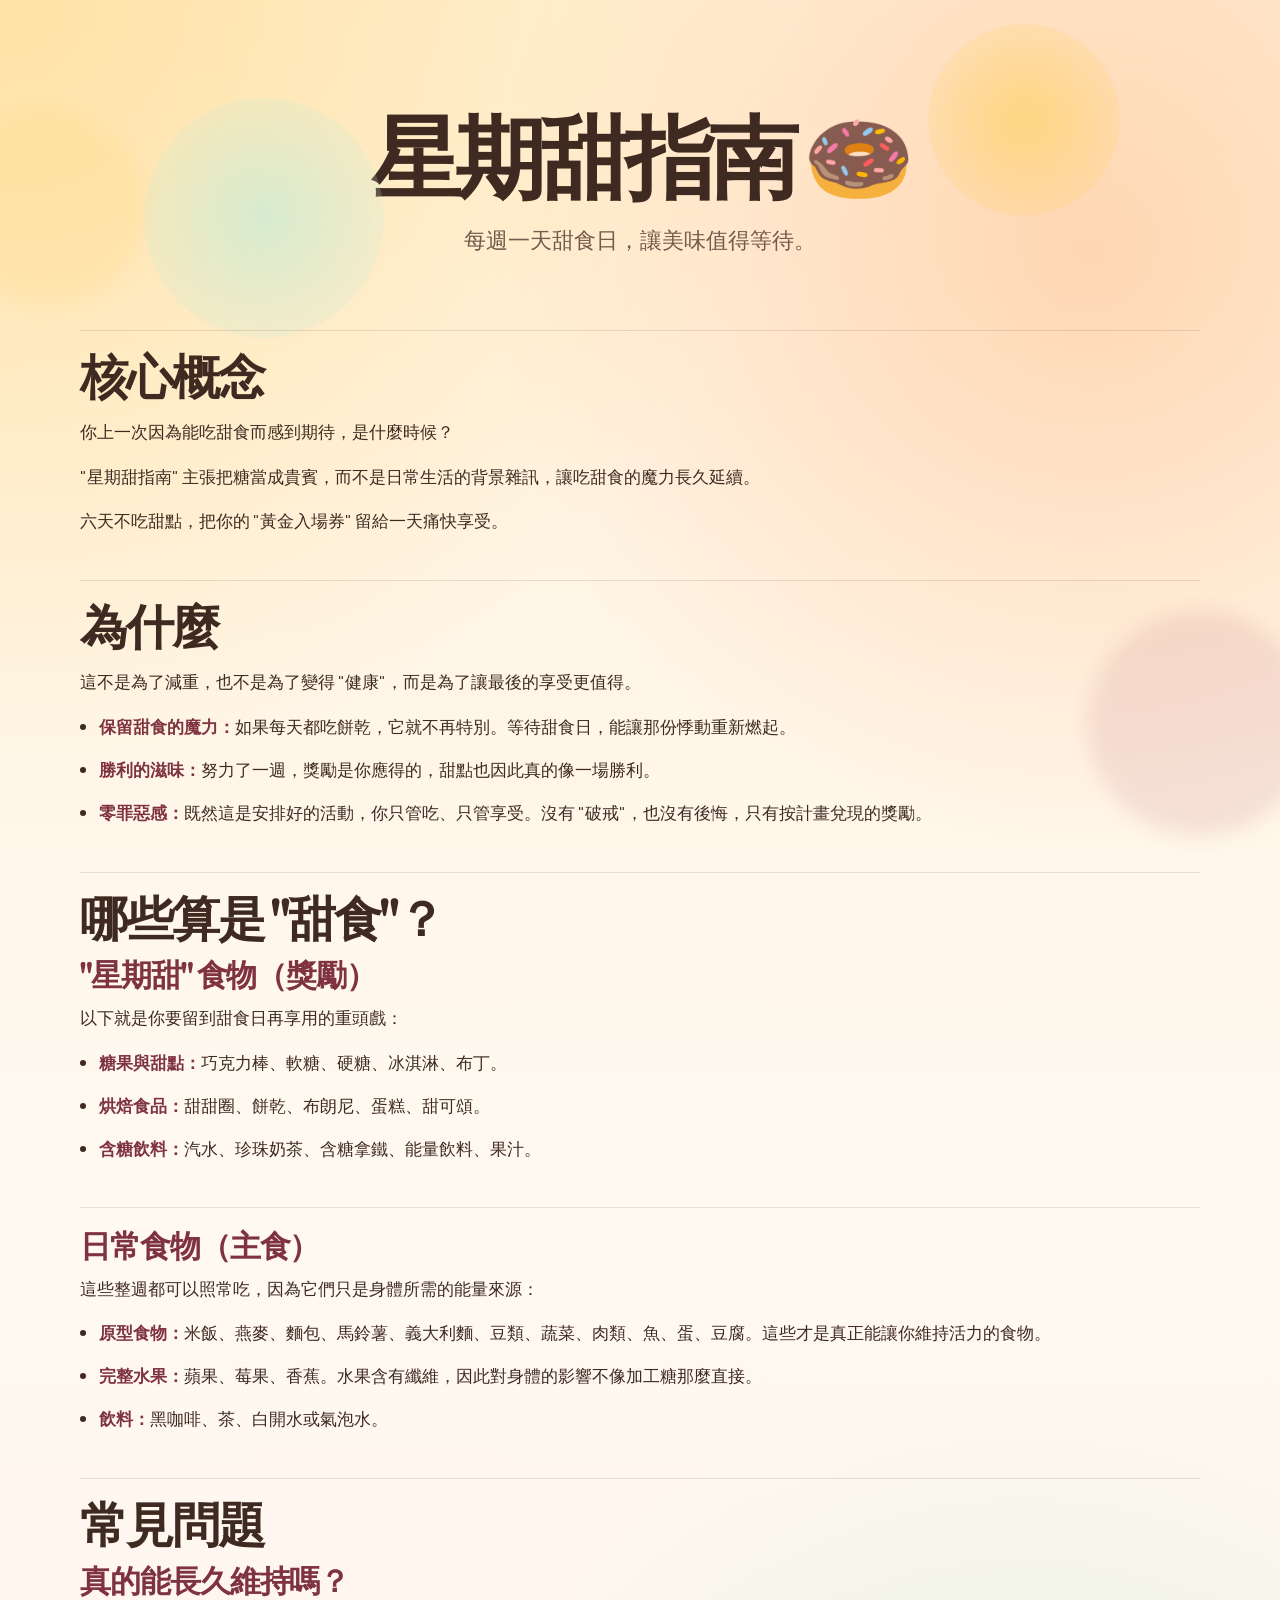
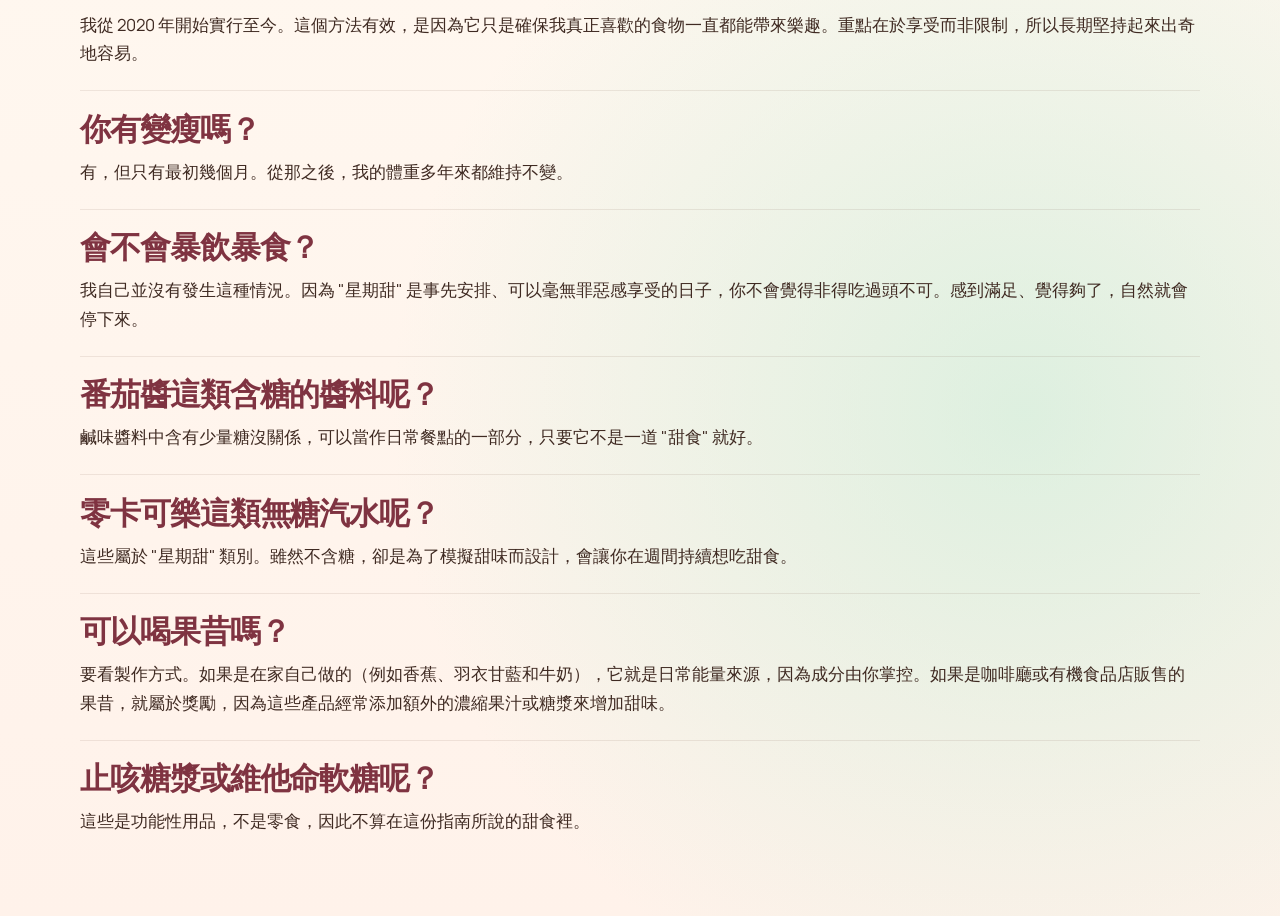
==== zh-TW/index.html @ 617bbe91 "Add translation for zh-TW" ====
<!DOCTYPE html>
<html lang="zh-TW">
  <head>
    <meta charset="UTF-8" />
    <meta name="viewport" content="width=device-width, initial-scale=1.0" />
    <title>星期甜指南</title>
    <meta
      name="description"
      content="每週一天甜食日，讓美味值得等待。"
    />
    <meta property="og:type" content="website" />
    <meta property="og:url" content="https://johnlin.tw/the-sweetday-rule/zh-TW/" />
    <meta property="og:title" content="星期甜指南" />
    <meta
      property="og:description"
      content="每週一天甜食日，讓美味值得等待。"
    />
    <meta property="og:site_name" content="星期甜指南" />
    <link rel="icon" type="image/png" href="../favicon.png" />
    <link rel="preconnect" href="https://fonts.googleapis.com" />
    <link rel="preconnect" href="https://fonts.gstatic.com" crossorigin />
    <link
      href="https://fonts.googleapis.com/css2?family=Fraunces:opsz,wght@9..144,400;9..144,600;9..144,700&amp;family=Manrope:wght@400;500;700;800&amp;display=swap"
      rel="stylesheet"
    />
    <link rel="stylesheet" href="../styles.css" />
  </head>
  <body>
    <div class="page-shell">
      <header class="hero">
        <h1>星期甜指南 🍩</h1>
        <p class="hero-tagline">每週一天甜食日，讓美味值得等待。</p>
      </header>

      <main class="content-grid">
        <section class="card story-card">
          <h2>核心概念</h2>
          <p>你上一次因為能吃甜食而感到期待，是什麼時候？</p>
          <p>
            "星期甜指南" 主張把糖當成貴賓，而不是日常生活的背景雜訊，讓吃甜食的魔力長久延續。
          </p>
          <p>
            六天不吃甜點，把你的 "黃金入場券" 留給一天痛快享受。
          </p>
        </section>

        <section class="card reasons-card">
          <h2>為什麼</h2>
          <p>這不是為了減重，也不是為了變得 "健康"，而是為了讓最後的享受更值得。</p>
          <ul>
            <li>
              <strong>保留甜食的魔力：</strong>如果每天都吃餅乾，它就不再特別。等待甜食日，能讓那份悸動重新燃起。
            </li>
            <li>
              <strong>勝利的滋味：</strong>努力了一週，獎勵是你應得的，甜點也因此真的像一場勝利。
            </li>
            <li>
              <strong>零罪惡感：</strong>既然這是安排好的活動，你只管吃、只管享受。沒有 "破戒"，也沒有後悔，只有按計畫兌現的獎勵。
            </li>
          </ul>
        </section>

        <section class="card category-card reward-card">
          <h2>哪些算是 "甜食"？</h2>
          <h3>"星期甜" 食物（獎勵）</h3>
          <p>以下就是你要留到甜食日再享用的重頭戲：</p>
          <ul>
            <li>
              <strong>糖果與甜點：</strong>巧克力棒、軟糖、硬糖、冰淇淋、布丁。
            </li>
            <li>
              <strong>烘焙食品：</strong>甜甜圈、餅乾、布朗尼、蛋糕、甜可頌。
            </li>
            <li>
              <strong>含糖飲料：</strong>汽水、珍珠奶茶、含糖拿鐵、能量飲料、果汁。
            </li>
          </ul>
        </section>

        <section class="card category-card staple-card">
          <h3>日常食物（主食）</h3>
          <p>
            這些整週都可以照常吃，因為它們只是身體所需的能量來源：
          </p>
          <ul>
            <li>
              <strong>原型食物：</strong>米飯、燕麥、麵包、馬鈴薯、義大利麵、豆類、蔬菜、肉類、魚、蛋、豆腐。這些才是真正能讓你維持活力的食物。
            </li>
            <li>
              <strong>完整水果：</strong>蘋果、莓果、香蕉。水果含有纖維，因此對身體的影響不像加工糖那麼直接。
            </li>
            <li>
              <strong>飲料：</strong>黑咖啡、茶、白開水或氣泡水。
            </li>
          </ul>
        </section>

        <section class="card faq-card">
          <h2>常見問題</h2>

          <article class="faq-item">
            <h3>真的能長久維持嗎？</h3>
            <p>
              我從 2020 年開始實行至今。這個方法有效，是因為它只是確保我真正喜歡的食物一直都能帶來樂趣。重點在於享受而非限制，所以長期堅持起來出奇地容易。
            </p>
          </article>

          <article class="faq-item">
            <h3>你有變瘦嗎？</h3>
            <p>
              有，但只有最初幾個月。從那之後，我的體重多年來都維持不變。
            </p>
          </article>

          <article class="faq-item">
            <h3>會不會暴飲暴食？</h3>
            <p>
              我自己並沒有發生這種情況。因為 "星期甜" 是事先安排、可以毫無罪惡感享受的日子，你不會覺得非得吃過頭不可。感到滿足、覺得夠了，自然就會停下來。
            </p>
          </article>

          <article class="faq-item">
            <h3>番茄醬這類含糖的醬料呢？</h3>
            <p>
              鹹味醬料中含有少量糖沒關係，可以當作日常餐點的一部分，只要它不是一道 "甜食" 就好。
            </p>
          </article>

          <article class="faq-item">
            <h3>零卡可樂這類無糖汽水呢？</h3>
            <p>
              這些屬於 "星期甜" 類別。雖然不含糖，卻是為了模擬甜味而設計，會讓你在週間持續想吃甜食。
            </p>
          </article>

          <article class="faq-item">
            <h3>可以喝果昔嗎？</h3>
            <p>
              要看製作方式。如果是在家自己做的（例如香蕉、羽衣甘藍和牛奶），它就是日常能量來源，因為成分由你掌控。如果是咖啡廳或有機食品店販售的果昔，就屬於獎勵，因為這些產品經常添加額外的濃縮果汁或糖漿來增加甜味。
            </p>
          </article>

          <article class="faq-item">
            <h3>止咳糖漿或維他命軟糖呢？</h3>
            <p>
              這些是功能性用品，不是零食，因此不算在這份指南所說的甜食裡。
            </p>
          </article>
        </section>
      </main>
    </div>
  </body>
</html>
---- styles.css ----
:root {
  --cream: #fff8ee;
  --ink: #3f2a22;
  --muted: #75594d;
  --berry: #a54656;
  --berry-deep: #7f3341;
  --peach: #ffb47c;
  --gold: #ffd36e;
  --mint: #c5ecd6;
}

* {
  box-sizing: border-box;
}

html {
  scroll-behavior: smooth;
}

body {
  margin: 0;
  min-height: 100vh;
  font-family: "Manrope", sans-serif;
  color: var(--ink);
  background:
    radial-gradient(circle at top left, rgba(255, 211, 110, 0.5), transparent 28%),
    radial-gradient(circle at 85% 10%, rgba(255, 180, 124, 0.45), transparent 24%),
    radial-gradient(circle at 80% 80%, rgba(197, 236, 214, 0.58), transparent 28%),
    linear-gradient(180deg, #fff1da 0%, #fff9f1 48%, #fff2ea 100%);
}

body::before,
body::after {
  content: "";
  position: fixed;
  z-index: 0;
  border-radius: 999px;
  filter: blur(10px);
  opacity: 0.72;
  pointer-events: none;
}

body::before {
  top: 7rem;
  left: -3rem;
  width: 12rem;
  height: 12rem;
  background: rgba(255, 211, 110, 0.28);
}

body::after {
  right: -2rem;
  bottom: 4rem;
  width: 14rem;
  height: 14rem;
  background: rgba(165, 70, 86, 0.16);
}

.page-shell {
  position: relative;
  z-index: 1;
  width: min(1120px, calc(100% - 2rem));
  margin: 0 auto;
  padding: 2.5rem 0 5rem;
}

.hero {
  position: relative;
  padding: 4.5rem 0 3rem;
  text-align: center;
}

.hero::before,
.hero::after {
  content: "";
  position: absolute;
  inset: auto;
  border-radius: 999px;
  pointer-events: none;
}

.hero::before {
  top: -1rem;
  right: 5rem;
  width: 12rem;
  height: 12rem;
  background: radial-gradient(circle, rgba(255, 211, 110, 0.75), rgba(255, 211, 110, 0));
}

.hero::after {
  bottom: -2rem;
  left: 4rem;
  width: 15rem;
  height: 15rem;
  background: radial-gradient(circle, rgba(197, 236, 214, 0.7), rgba(197, 236, 214, 0));
}

h1,
h2,
h3 {
  margin: 0;
  font-family: "Fraunces", serif;
  line-height: 1.02;
}

h1 {
  font-size: clamp(3rem, 7vw, 5.9rem);
  letter-spacing: -0.06em;
}

.hero-tagline {
  max-width: 36rem;
  margin: 1.25rem auto 0;
  font-size: clamp(1.1rem, 2vw, 1.35rem);
  line-height: 1.6;
  color: var(--muted);
}

.content-grid {
  display: grid;
  grid-template-columns: minmax(0, 1fr);
  gap: 2.75rem;
  margin-top: 1.5rem;
}

.card {
  position: relative;
  padding-top: 1.4rem;
  border-top: 1px solid rgba(121, 89, 77, 0.16);
}

.story-card {
  grid-column: 1;
}

.reasons-card {
  grid-column: 1;
}

.reward-card,
.staple-card {
  grid-column: 1;
}

.faq-card {
  grid-column: 1;
}

.card h2 {
  margin-bottom: 1rem;
  font-size: clamp(2rem, 4vw, 3rem);
  letter-spacing: -0.045em;
}

.card h3 {
  margin-bottom: 0.8rem;
  font-size: clamp(1.45rem, 2.4vw, 2rem);
  color: var(--berry-deep);
  letter-spacing: -0.035em;
}

p,
li {
  font-size: 1.04rem;
  line-height: 1.72;
}

p {
  margin: 0 0 1rem;
}

ul {
  margin: 0;
  padding-left: 1.2rem;
}

li + li {
  margin-top: 0.9rem;
}

strong {
  color: var(--berry-deep);
}

.faq-item + .faq-item {
  margin-top: 1.4rem;
  padding-top: 1.4rem;
  border-top: 1px solid rgba(121, 89, 77, 0.12);
}

.faq-item p:last-child,
.card p:last-child {
  margin-bottom: 0;
}

@media (max-width: 900px) {
  .page-shell {
    width: min(100% - 2rem, 1120px);
    padding-top: 0.75rem;
  }

  .hero {
    padding: 3.5rem 0 2.5rem;
  }

  .hero::before {
    top: -2.5rem;
    right: 1rem;
    width: 9rem;
    height: 9rem;
    opacity: 0.5;
  }

  .hero::after {
    left: 50%;
    bottom: -1.5rem;
    width: 12rem;
    height: 12rem;
    transform: translateX(-50%);
    opacity: 0.55;
  }
}

@media (max-width: 640px) {
  .page-shell {
    width: min(100% - 2rem, 1120px);
    padding-bottom: 2.5rem;
  }

  .content-grid {
    gap: 2.1rem;
    margin-top: 0.9rem;
  }

  .hero {
    padding: 2.75rem 0 2.25rem;
  }

  .hero::before {
    top: -3rem;
    right: -0.75rem;
    width: 7rem;
    height: 7rem;
    opacity: 0.32;
  }

  .hero::after {
    bottom: -1rem;
    width: 10.5rem;
    height: 10.5rem;
    opacity: 0.42;
  }

  h1 {
    font-size: clamp(2.7rem, 14vw, 4rem);
    line-height: 0.96;
  }

  .hero-tagline {
    max-width: 18rem;
    margin-top: 1rem;
  }

  .card {
    padding-top: 1.2rem;
  }

  p,
  li {
    font-size: 0.98rem;
    line-height: 1.66;
  }

}
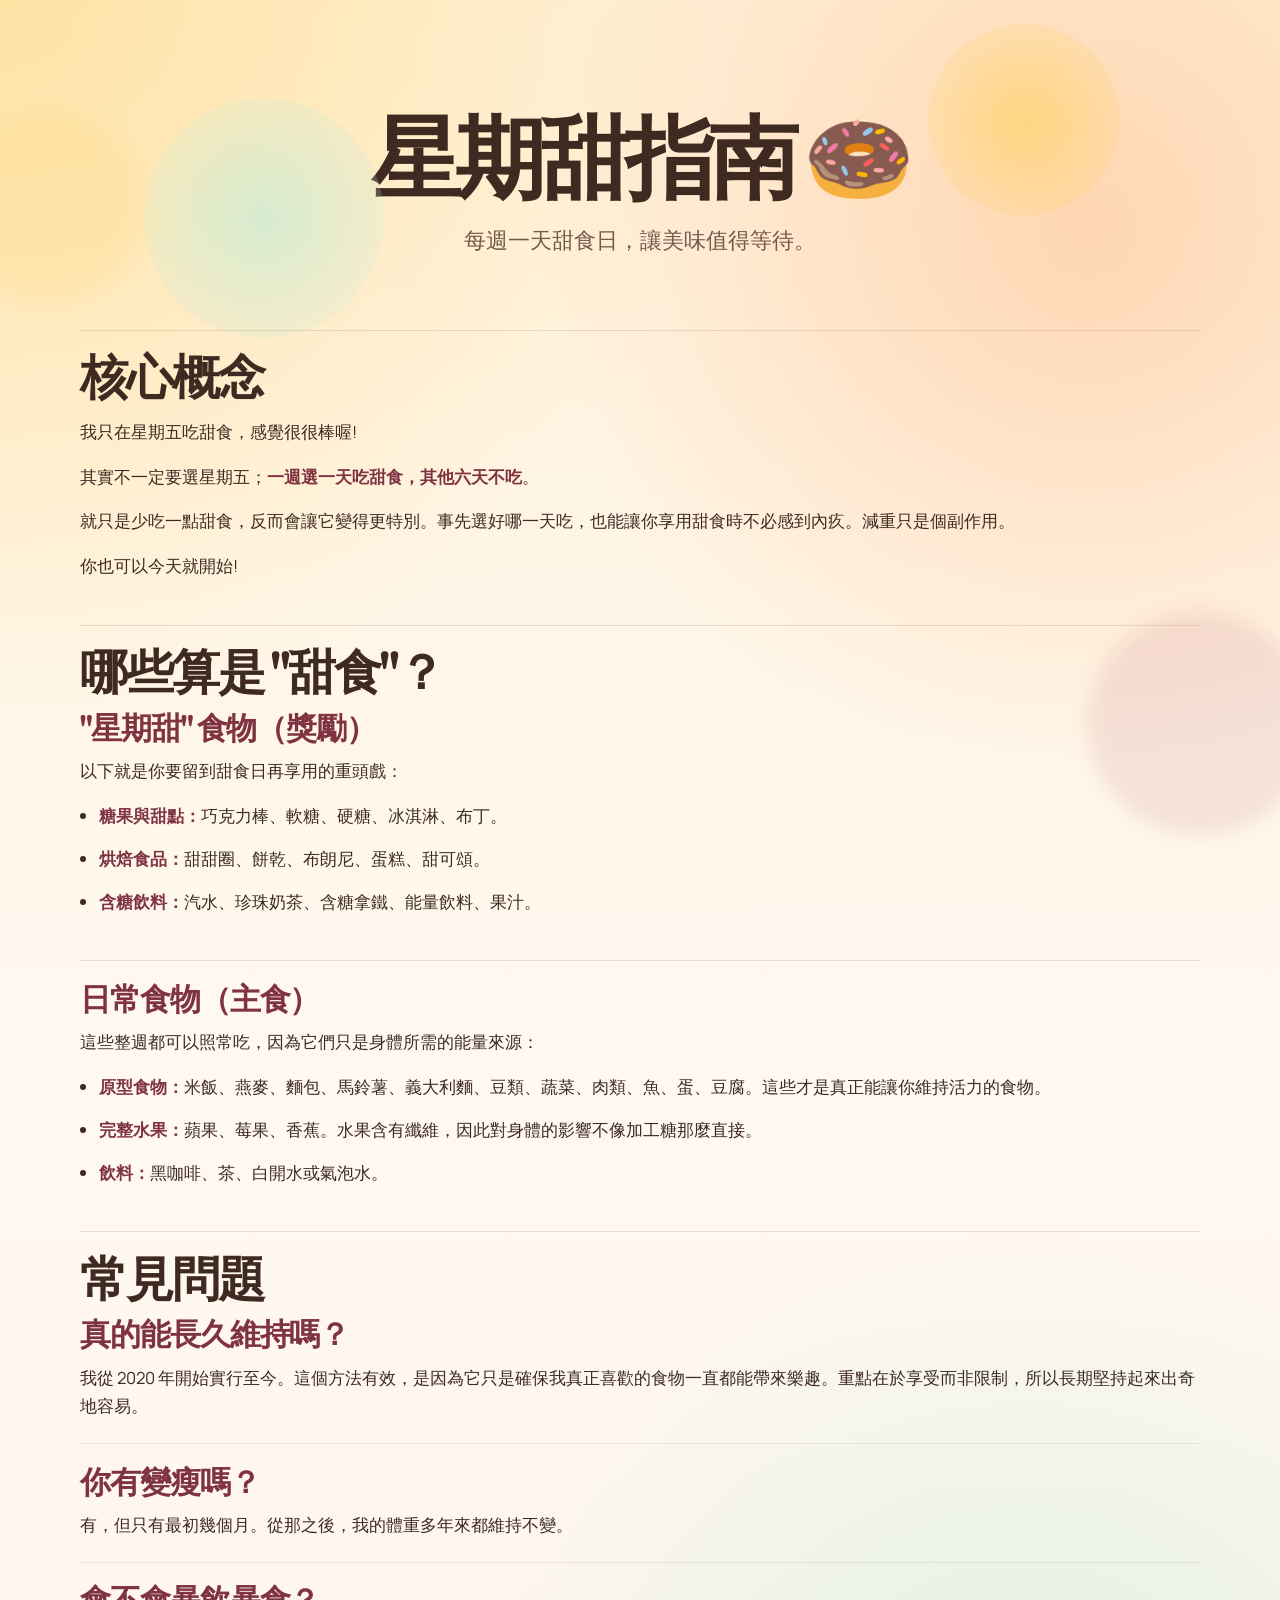
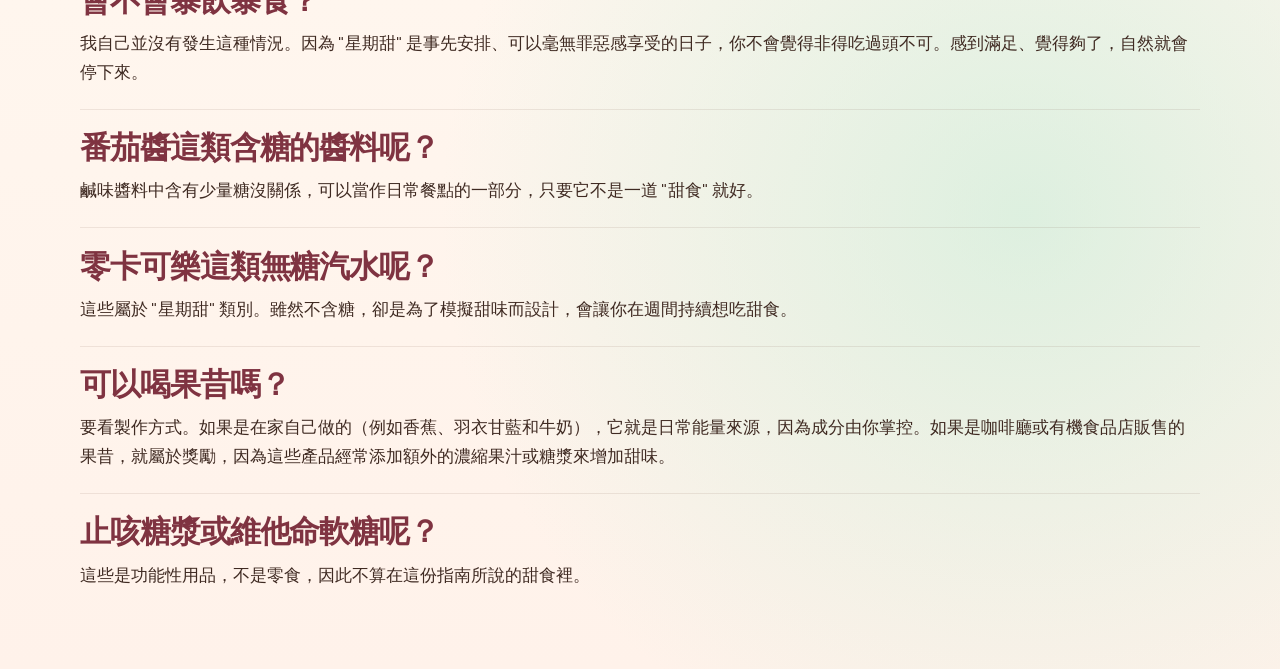
==== commit 36ba4c30: "Make it less AI" ====
--- a/zh-TW/index.html
+++ b/zh-TW/index.html
@@ -35,29 +35,14 @@
       <main class="content-grid">
         <section class="card story-card">
           <h2>核心概念</h2>
-          <p>你上一次因為能吃甜食而感到期待，是什麼時候？</p>
+          <p>我只在星期五吃甜食，感覺很很棒喔!</p>
           <p>
-            "星期甜指南" 主張把糖當成貴賓，而不是日常生活的背景雜訊，讓吃甜食的魔力長久延續。
+            其實不一定要選星期五；<strong>一週選一天吃甜食，其他六天不吃</strong>。
           </p>
           <p>
-            六天不吃甜點，把你的 "黃金入場券" 留給一天痛快享受。
+            就只是少吃一點甜食，反而會讓它變得更特別。事先選好哪一天吃，也能讓你享用甜食時不必感到內疚。減重只是個副作用。
           </p>
-        </section>
-
-        <section class="card reasons-card">
-          <h2>為什麼</h2>
-          <p>這不是為了減重，也不是為了變得 "健康"，而是為了讓最後的享受更值得。</p>
-          <ul>
-            <li>
-              <strong>保留甜食的魔力：</strong>如果每天都吃餅乾，它就不再特別。等待甜食日，能讓那份悸動重新燃起。
-            </li>
-            <li>
-              <strong>勝利的滋味：</strong>努力了一週，獎勵是你應得的，甜點也因此真的像一場勝利。
-            </li>
-            <li>
-              <strong>零罪惡感：</strong>既然這是安排好的活動，你只管吃、只管享受。沒有 "破戒"，也沒有後悔，只有按計畫兌現的獎勵。
-            </li>
-          </ul>
+          <p>你也可以今天就開始!</p>
         </section>
 
         <section class="card category-card reward-card">
--- a/styles.css
+++ b/styles.css
@@ -133,10 +133,6 @@
   grid-column: 1;
 }
 
-.reasons-card {
-  grid-column: 1;
-}
-
 .reward-card,
 .staple-card {
   grid-column: 1;
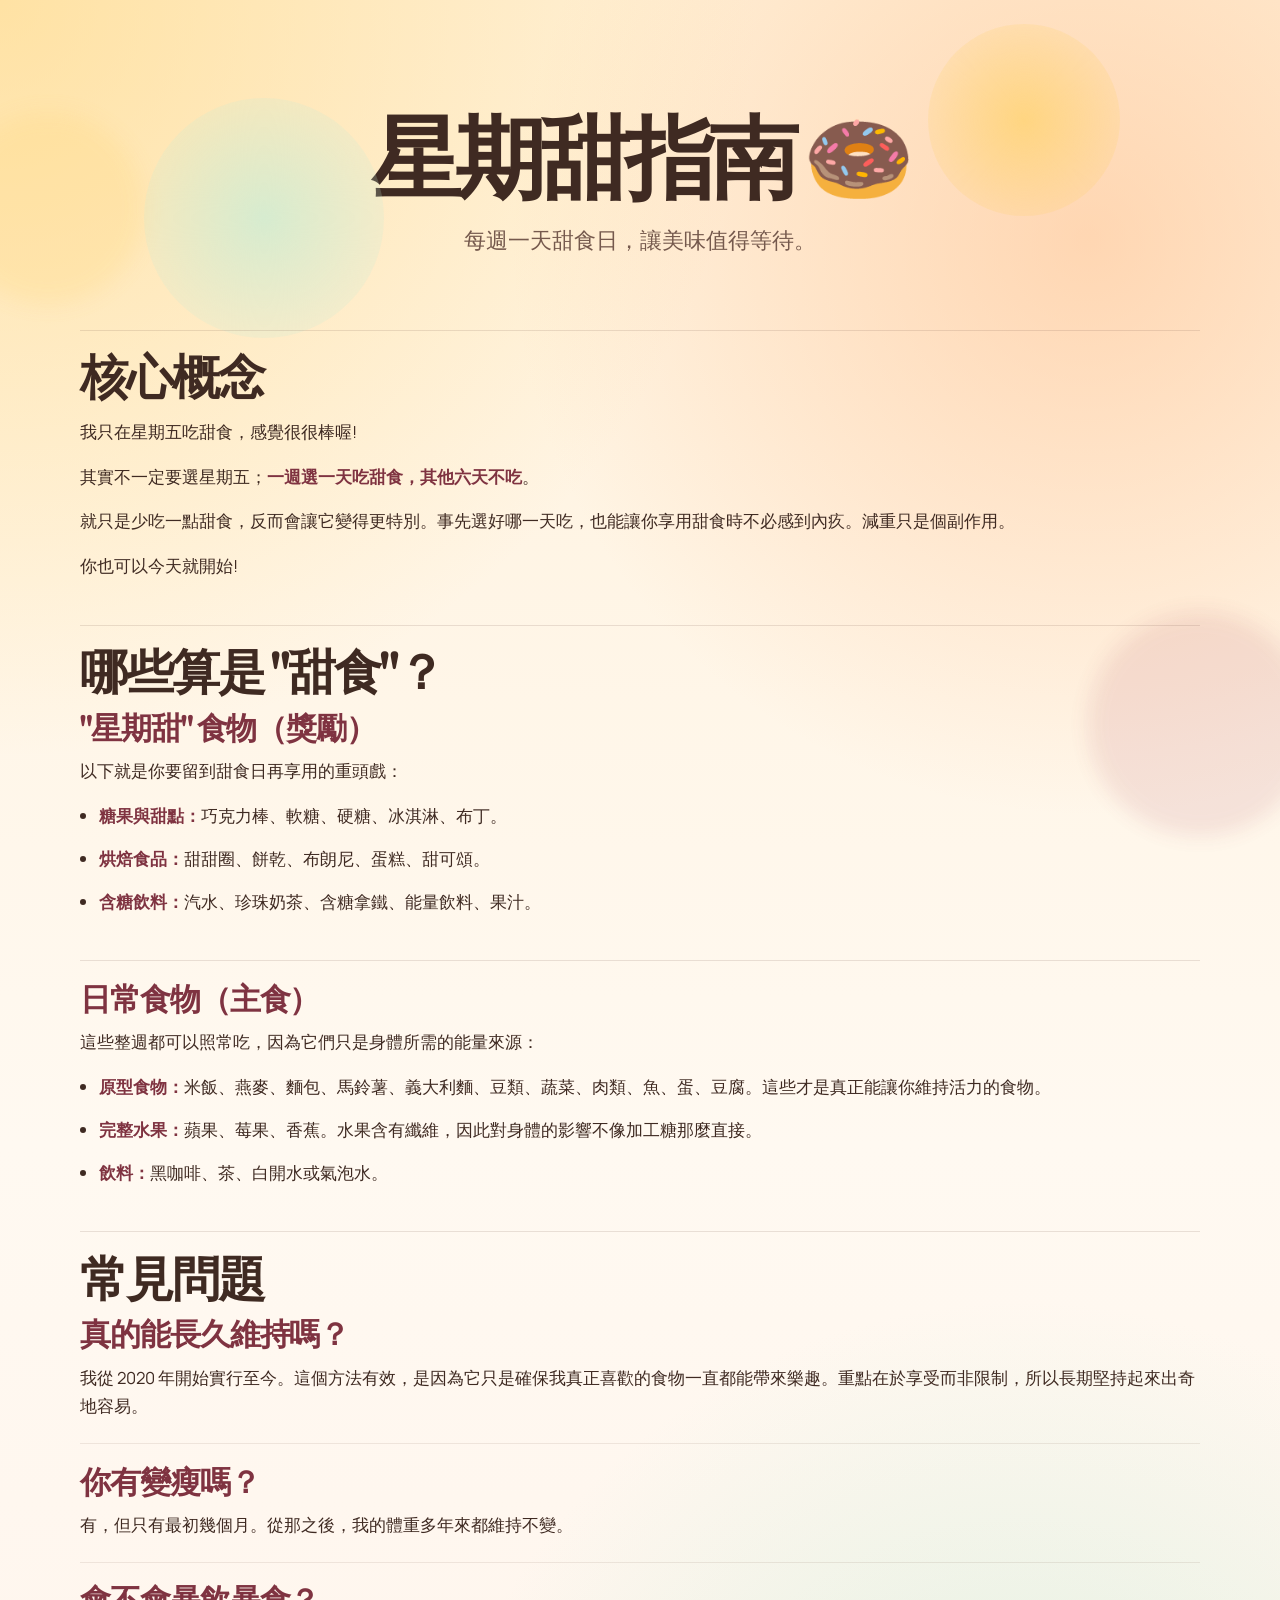
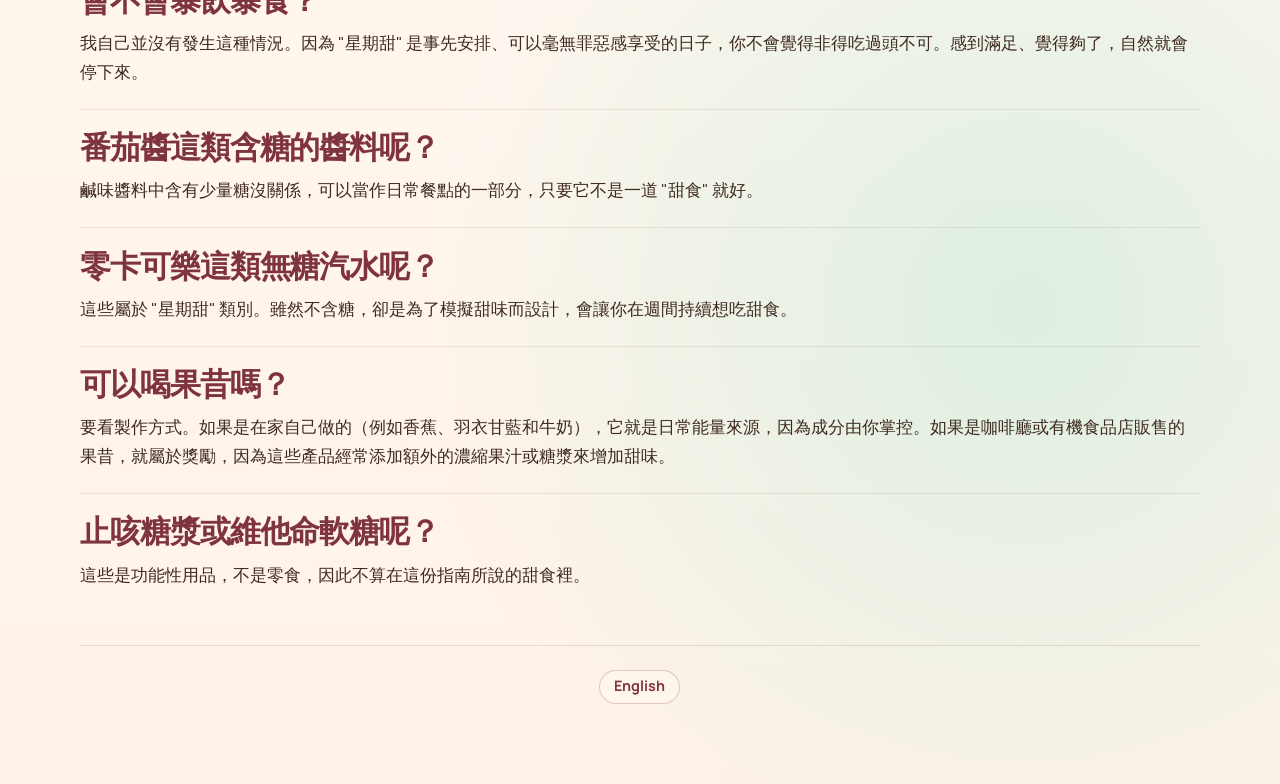
==== commit cfbf9bfb: "Add links between languages" ====
--- a/zh-TW/index.html
+++ b/zh-TW/index.html
@@ -16,6 +16,16 @@
       content="每週一天甜食日，讓美味值得等待。"
     />
     <meta property="og:site_name" content="星期甜指南" />
+    <link
+      rel="alternate"
+      hreflang="en"
+      href="https://johnlin.tw/the-sweetday-rule/"
+    />
+    <link
+      rel="alternate"
+      hreflang="zh-TW"
+      href="https://johnlin.tw/the-sweetday-rule/zh-TW/"
+    />
     <link rel="icon" type="image/png" href="../favicon.png" />
     <link rel="preconnect" href="https://fonts.googleapis.com" />
     <link rel="preconnect" href="https://fonts.gstatic.com" crossorigin />
@@ -133,6 +143,17 @@
           </article>
         </section>
       </main>
+
+      <footer class="language-footer">
+        <a
+          class="language-switch"
+          href="../"
+          lang="en"
+          hreflang="en"
+        >
+          English
+        </a>
+      </footer>
     </div>
   </body>
 </html>
--- a/styles.css
+++ b/styles.css
@@ -70,6 +70,42 @@
   text-align: center;
 }
 
+.language-footer {
+  margin-top: 3.5rem;
+  padding-top: 1.5rem;
+  border-top: 1px solid rgba(121, 89, 77, 0.16);
+  text-align: center;
+}
+
+.language-switch {
+  display: inline-block;
+  padding: 0.55rem 0.9rem;
+  border: 1px solid rgba(127, 51, 65, 0.24);
+  border-radius: 999px;
+  color: var(--berry-deep);
+  background: rgba(255, 248, 238, 0.68);
+  font-size: 0.9rem;
+  font-weight: 700;
+  line-height: 1;
+  text-decoration: none;
+  backdrop-filter: blur(8px);
+  transition:
+    border-color 160ms ease,
+    background-color 160ms ease,
+    transform 160ms ease;
+}
+
+.language-switch:hover {
+  border-color: rgba(127, 51, 65, 0.46);
+  background: rgba(255, 248, 238, 0.92);
+  transform: translateY(-1px);
+}
+
+.language-switch:focus-visible {
+  outline: 3px solid var(--gold);
+  outline-offset: 3px;
+}
+
 .hero::before,
 .hero::after {
   content: "";
